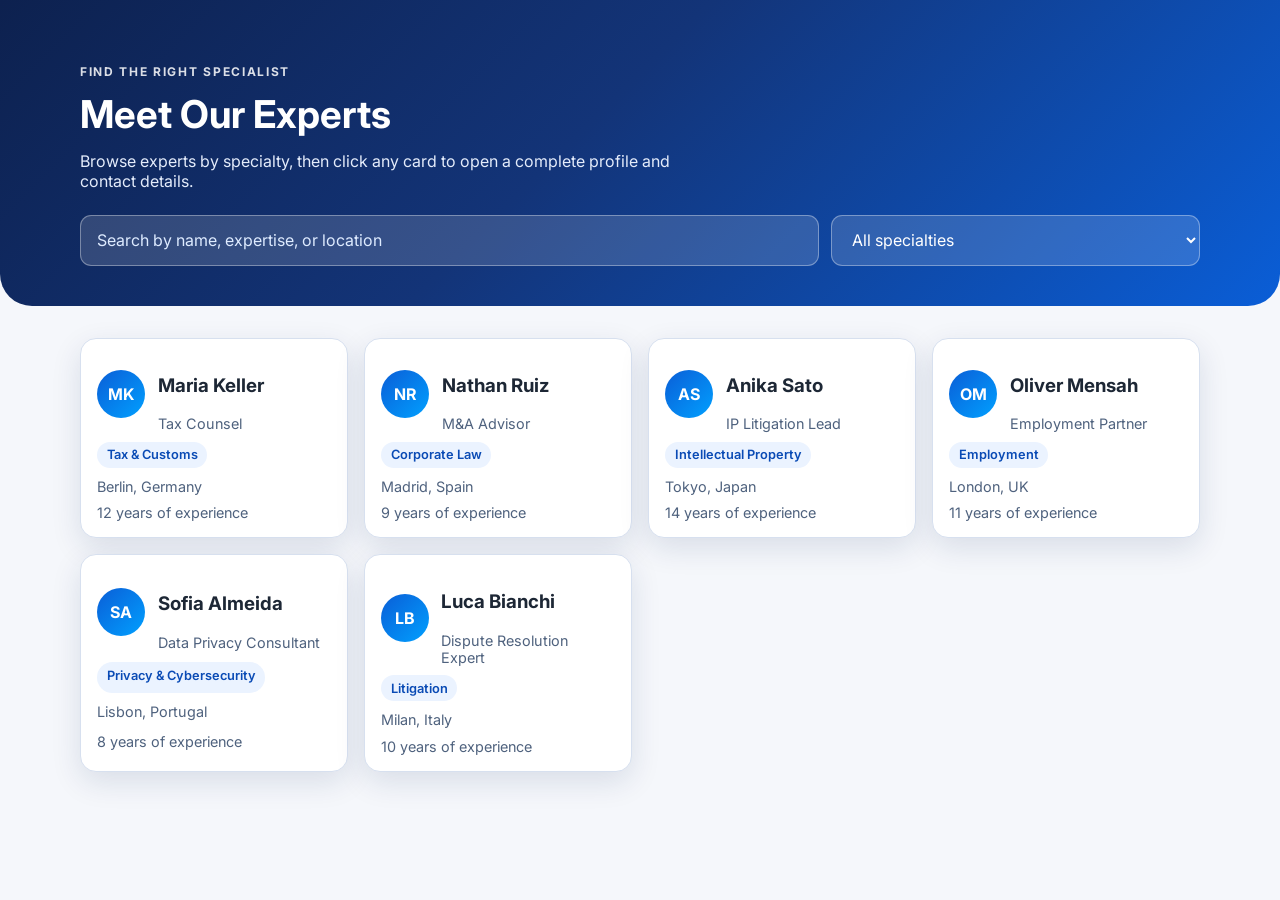
==== index.html @ 2a0d3f42 "Create interactive experts directory website" ====
<!DOCTYPE html>
<html lang="en">
<head>
  <meta charset="UTF-8" />
  <meta name="viewport" content="width=device-width, initial-scale=1.0" />
  <title>Experts Directory</title>
  <link rel="preconnect" href="https://fonts.googleapis.com">
  <link rel="preconnect" href="https://fonts.gstatic.com" crossorigin>
  <link href="https://fonts.googleapis.com/css2?family=Inter:wght@400;500;600;700;800&display=swap" rel="stylesheet">
  <link rel="stylesheet" href="styles.css" />
</head>
<body>
  <header class="hero">
    <div class="container">
      <p class="eyebrow">Find the right specialist</p>
      <h1>Meet Our Experts</h1>
      <p class="lead">
        Browse experts by specialty, then click any card to open a complete profile and contact details.
      </p>
      <div class="controls" aria-label="Expert filters">
        <input id="searchInput" type="search" placeholder="Search by name, expertise, or location" />
        <select id="specialtyFilter">
          <option value="all">All specialties</option>
        </select>
      </div>
    </div>
  </header>

  <main class="container">
    <section>
      <ul id="expertsGrid" class="experts-grid" aria-live="polite"></ul>
      <p id="emptyState" class="empty-state" hidden>No experts found. Try another search.</p>
    </section>
  </main>

  <dialog id="profileDialog" class="profile-dialog" aria-labelledby="dialogTitle">
    <button id="closeDialog" class="close-dialog" aria-label="Close profile">✕</button>
    <div id="dialogContent"></div>
  </dialog>

  <script src="script.js"></script>
</body>
</html>
---- styles.css ----
:root {
  --bg: #f5f7fb;
  --text: #1d2735;
  --muted: #4f627e;
  --primary: #0a5ed7;
  --card: #ffffff;
  --line: #d7e0ef;
  --shadow: 0 10px 30px rgba(16, 42, 88, 0.12);
}

* {
  box-sizing: border-box;
}

body {
  margin: 0;
  font-family: 'Inter', sans-serif;
  background: var(--bg);
  color: var(--text);
}

.container {
  width: min(1120px, calc(100% - 2rem));
  margin: 0 auto;
}

.hero {
  background: linear-gradient(135deg, #0d214f 0%, #133478 45%, #0a5ed7 100%);
  color: white;
  padding: 4rem 0 2.5rem;
  border-bottom-left-radius: 2rem;
  border-bottom-right-radius: 2rem;
}

.eyebrow {
  text-transform: uppercase;
  letter-spacing: 0.14em;
  font-weight: 700;
  margin: 0 0 0.75rem;
  opacity: 0.85;
  font-size: 0.75rem;
}

h1 {
  margin: 0;
  font-size: clamp(2rem, 3vw, 3rem);
}

.lead {
  margin-top: 0.85rem;
  max-width: 62ch;
  color: #e4ecfb;
}

.controls {
  margin-top: 1.5rem;
  display: grid;
  grid-template-columns: 2fr 1fr;
  gap: 0.75rem;
}

input,
select {
  width: 100%;
  border-radius: 0.7rem;
  border: 1px solid rgba(255, 255, 255, 0.35);
  background: rgba(255, 255, 255, 0.15);
  color: white;
  padding: 0.85rem 1rem;
  font: inherit;
}

input::placeholder {
  color: #deebff;
}

select option {
  color: var(--text);
}

main {
  padding: 2rem 0 3rem;
}

.experts-grid {
  list-style: none;
  display: grid;
  grid-template-columns: repeat(auto-fill, minmax(250px, 1fr));
  gap: 1rem;
  margin: 0;
  padding: 0;
}

.expert-card {
  background: var(--card);
  border-radius: 1rem;
  border: 1px solid var(--line);
  padding: 1rem;
  box-shadow: var(--shadow);
  display: grid;
  gap: 0.6rem;
  cursor: pointer;
  transition: transform 0.2s ease, box-shadow 0.2s ease;
}

.expert-card:hover,
.expert-card:focus-visible {
  transform: translateY(-2px);
  box-shadow: 0 16px 32px rgba(16, 42, 88, 0.18);
}

.expert-header {
  display: flex;
  gap: 0.8rem;
  align-items: center;
}

.avatar {
  width: 3rem;
  height: 3rem;
  border-radius: 999px;
  display: inline-grid;
  place-items: center;
  font-weight: 700;
  color: white;
  background: linear-gradient(135deg, #0a5ed7, #01a0ff);
}

.role {
  margin: 0.1rem 0 0;
  color: var(--muted);
  font-size: 0.9rem;
}

.meta {
  margin: 0;
  color: var(--muted);
  font-size: 0.9rem;
}

.tag {
  display: inline-flex;
  width: fit-content;
  border-radius: 999px;
  padding: 0.35rem 0.6rem;
  background: #ebf3ff;
  color: #0a4bb5;
  font-size: 0.8rem;
  font-weight: 600;
}

.empty-state {
  color: var(--muted);
  font-weight: 600;
  margin-top: 1rem;
}

.profile-dialog {
  width: min(720px, calc(100% - 2rem));
  border: none;
  border-radius: 1rem;
  padding: 1.2rem;
}

.profile-dialog::backdrop {
  background: rgba(4, 15, 38, 0.55);
}

.close-dialog {
  border: none;
  border-radius: 999px;
  width: 2rem;
  height: 2rem;
  background: #edf2fc;
  cursor: pointer;
  float: right;
}

.profile-title {
  margin: 0;
}

@media (max-width: 780px) {
  .controls {
    grid-template-columns: 1fr;
  }
}
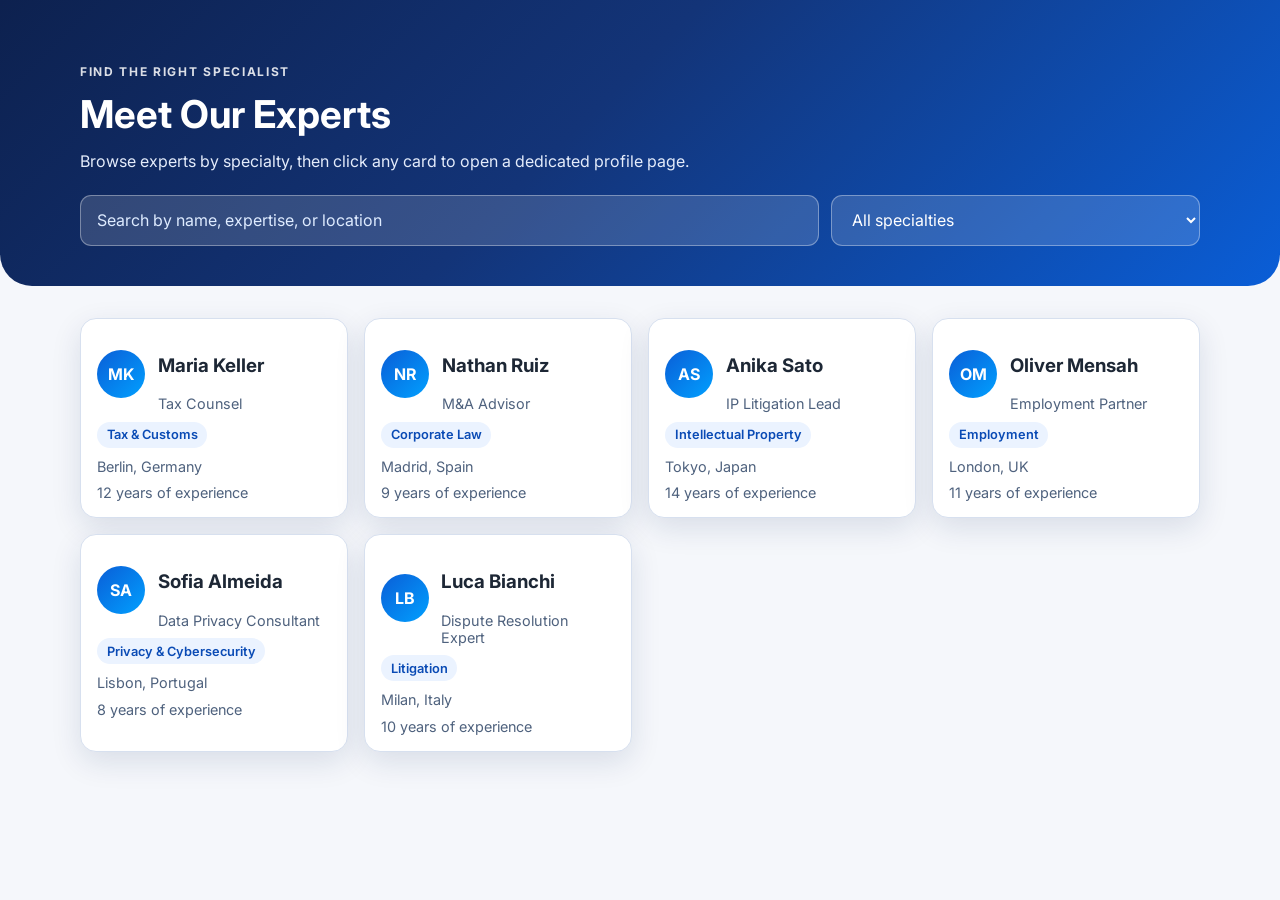
==== commit ffcc1cf6: "Switch expert profiles to dedicated pages" ====
--- a/index.html
+++ b/index.html
@@ -15,7 +15,7 @@
       <p class="eyebrow">Find the right specialist</p>
       <h1>Meet Our Experts</h1>
       <p class="lead">
-        Browse experts by specialty, then click any card to open a complete profile and contact details.
+        Browse experts by specialty, then click any card to open a dedicated profile page.
       </p>
       <div class="controls" aria-label="Expert filters">
         <input id="searchInput" type="search" placeholder="Search by name, expertise, or location" />
@@ -33,11 +33,7 @@
     </section>
   </main>
 
-  <dialog id="profileDialog" class="profile-dialog" aria-labelledby="dialogTitle">
-    <button id="closeDialog" class="close-dialog" aria-label="Close profile">✕</button>
-    <div id="dialogContent"></div>
-  </dialog>
-
+  <script src="experts-data.js"></script>
   <script src="script.js"></script>
 </body>
 </html>
--- a/styles.css
+++ b/styles.css
@@ -95,18 +95,22 @@
   background: var(--card);
   border-radius: 1rem;
   border: 1px solid var(--line);
-  padding: 1rem;
   box-shadow: var(--shadow);
-  display: grid;
-  gap: 0.6rem;
-  cursor: pointer;
   transition: transform 0.2s ease, box-shadow 0.2s ease;
 }
 
 .expert-card:hover,
-.expert-card:focus-visible {
+.expert-card:focus-within {
   transform: translateY(-2px);
   box-shadow: 0 16px 32px rgba(16, 42, 88, 0.18);
+}
+
+.expert-link {
+  display: grid;
+  gap: 0.6rem;
+  padding: 1rem;
+  color: inherit;
+  text-decoration: none;
 }
 
 .expert-header {
@@ -155,25 +159,25 @@
   margin-top: 1rem;
 }
 
-.profile-dialog {
-  width: min(720px, calc(100% - 2rem));
-  border: none;
-  border-radius: 1rem;
-  padding: 1.2rem;
+.profile-page {
+  padding: 2.5rem 0 3rem;
 }
 
-.profile-dialog::backdrop {
-  background: rgba(4, 15, 38, 0.55);
+.back-link {
+  display: inline-block;
+  margin-bottom: 1rem;
+  font-weight: 600;
+  color: #0a4bb5;
+  text-decoration: none;
 }
 
-.close-dialog {
-  border: none;
-  border-radius: 999px;
-  width: 2rem;
-  height: 2rem;
-  background: #edf2fc;
-  cursor: pointer;
-  float: right;
+.profile-card {
+  background: var(--card);
+  border-radius: 1rem;
+  border: 1px solid var(--line);
+  box-shadow: var(--shadow);
+  padding: 1.3rem;
+  max-width: 760px;
 }
 
 .profile-title {
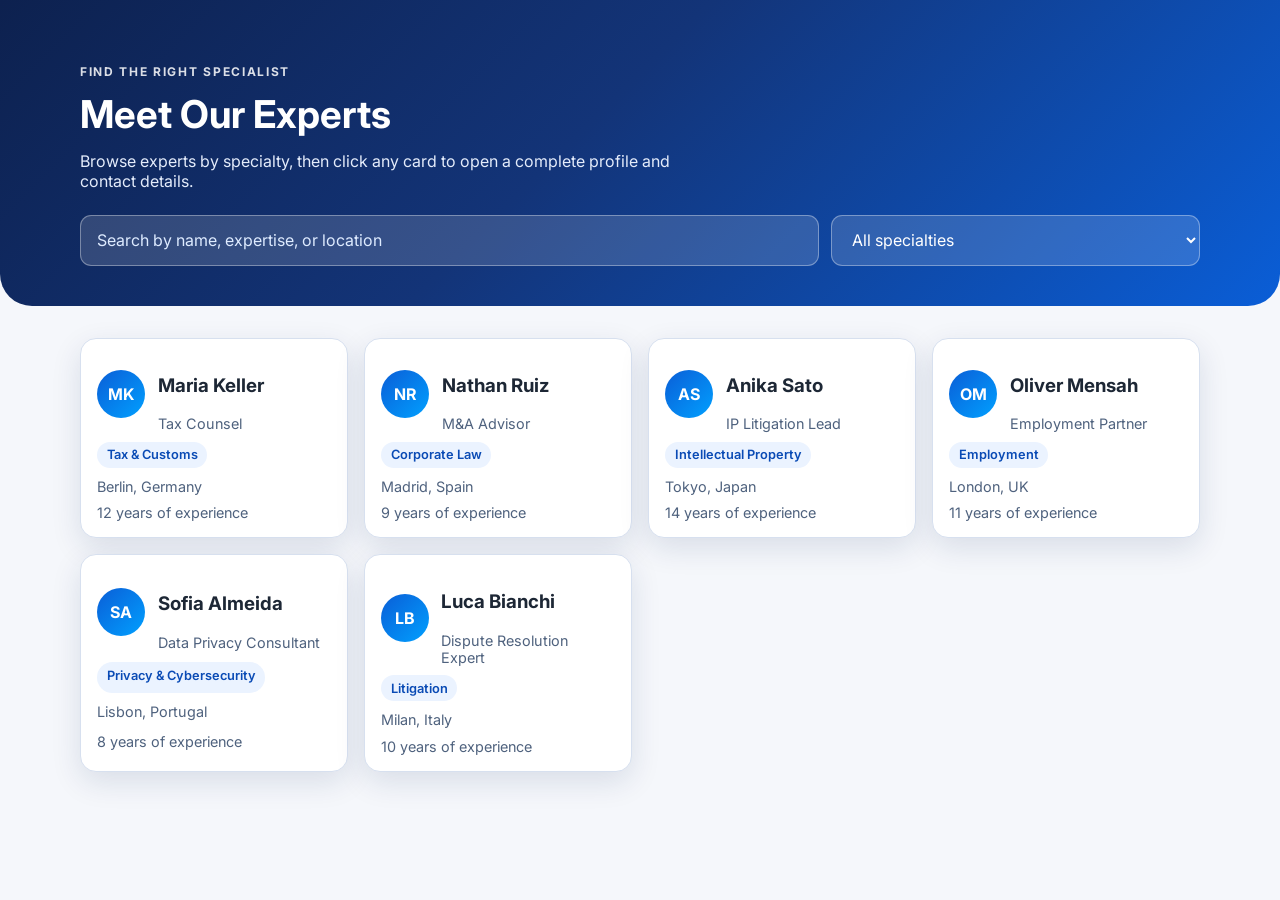
==== commit 97ccb228: "Add crawler-friendly hardcoded expert profile pages" ====
--- a/index.html
+++ b/index.html
@@ -15,7 +15,7 @@
       <p class="eyebrow">Find the right specialist</p>
       <h1>Meet Our Experts</h1>
       <p class="lead">
-        Browse experts by specialty, then click any card to open a dedicated profile page.
+        Browse experts by specialty, then click any card to open a complete profile and contact details.
       </p>
       <div class="controls" aria-label="Expert filters">
         <input id="searchInput" type="search" placeholder="Search by name, expertise, or location" />
@@ -33,7 +33,11 @@
     </section>
   </main>
 
-  <script src="experts-data.js"></script>
+  <dialog id="profileDialog" class="profile-dialog" aria-labelledby="dialogTitle">
+    <button id="closeDialog" class="close-dialog" aria-label="Close profile">✕</button>
+    <div id="dialogContent"></div>
+  </dialog>
+
   <script src="script.js"></script>
 </body>
 </html>
--- a/styles.css
+++ b/styles.css
@@ -95,22 +95,18 @@
   background: var(--card);
   border-radius: 1rem;
   border: 1px solid var(--line);
+  padding: 1rem;
   box-shadow: var(--shadow);
+  display: grid;
+  gap: 0.6rem;
+  cursor: pointer;
   transition: transform 0.2s ease, box-shadow 0.2s ease;
 }
 
 .expert-card:hover,
-.expert-card:focus-within {
+.expert-card:focus-visible {
   transform: translateY(-2px);
   box-shadow: 0 16px 32px rgba(16, 42, 88, 0.18);
-}
-
-.expert-link {
-  display: grid;
-  gap: 0.6rem;
-  padding: 1rem;
-  color: inherit;
-  text-decoration: none;
 }
 
 .expert-header {
@@ -159,25 +155,25 @@
   margin-top: 1rem;
 }
 
-.profile-page {
-  padding: 2.5rem 0 3rem;
+.profile-dialog {
+  width: min(720px, calc(100% - 2rem));
+  border: none;
+  border-radius: 1rem;
+  padding: 1.2rem;
 }
 
-.back-link {
-  display: inline-block;
-  margin-bottom: 1rem;
-  font-weight: 600;
-  color: #0a4bb5;
-  text-decoration: none;
+.profile-dialog::backdrop {
+  background: rgba(4, 15, 38, 0.55);
 }
 
-.profile-card {
-  background: var(--card);
-  border-radius: 1rem;
-  border: 1px solid var(--line);
-  box-shadow: var(--shadow);
-  padding: 1.3rem;
-  max-width: 760px;
+.close-dialog {
+  border: none;
+  border-radius: 999px;
+  width: 2rem;
+  height: 2rem;
+  background: #edf2fc;
+  cursor: pointer;
+  float: right;
 }
 
 .profile-title {
